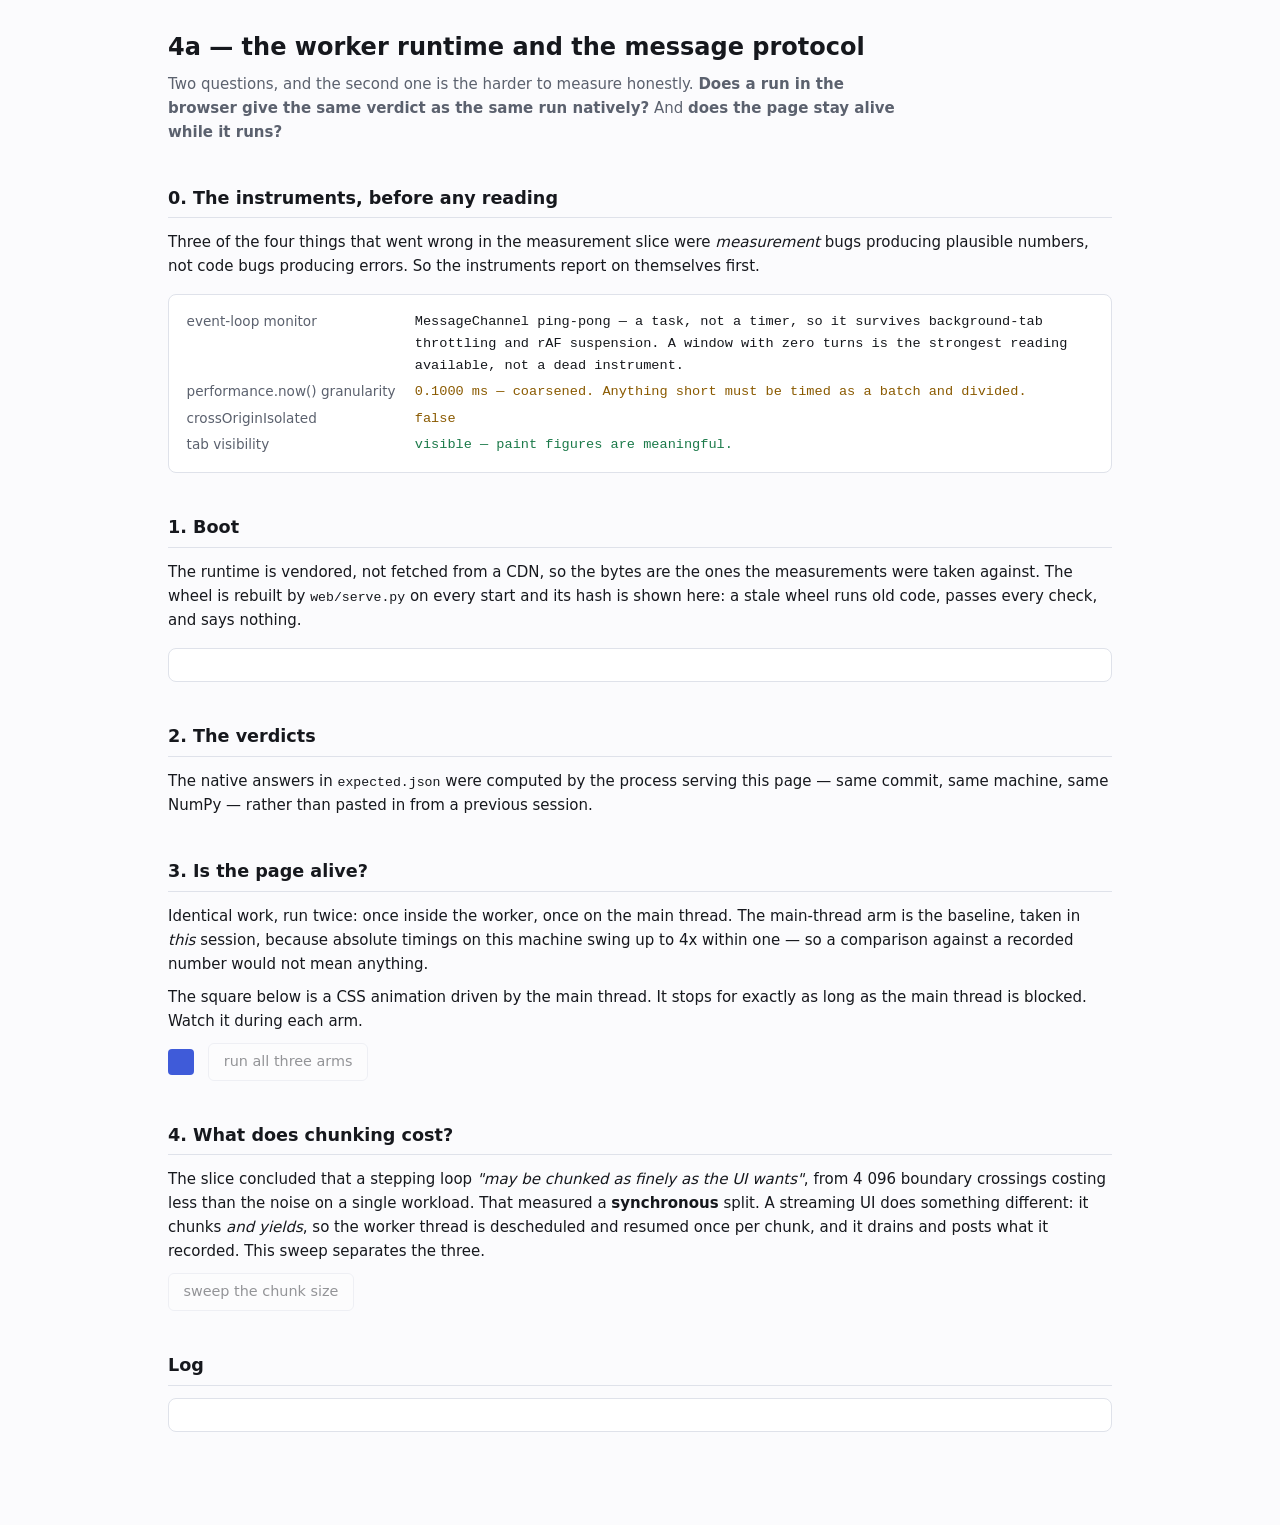
==== web/check.html @ 46eea0e2 "feat(4a): a worker runtime, and a chunking penalty that was the tab The browser front-end's first sl" ====
<!doctype html>
<html lang="en">
<head>
<meta charset="utf-8">
<title>Phase 4a — does the browser agree with native, and does the page stay alive?</title>
<link rel="stylesheet" href="./style.css">
</head>
<body>

<header>
  <h1>4a — the worker runtime and the message protocol</h1>
  <p class="lede">
    Two questions, and the second one is the harder to measure honestly.
    <strong>Does a run in the browser give the same verdict as the same run
    natively?</strong> And <strong>does the page stay alive while it runs?</strong>
  </p>
</header>

<section>
  <h2>0. The instruments, before any reading</h2>
  <p>
    Three of the four things that went wrong in the measurement slice were
    <em>measurement</em> bugs producing plausible numbers, not code bugs producing
    errors. So the instruments report on themselves first.
  </p>
  <dl id="instruments" class="readout"></dl>
</section>

<section>
  <h2>1. Boot</h2>
  <p>
    The runtime is vendored, not fetched from a CDN, so the bytes are the ones the
    measurements were taken against. The wheel is rebuilt by <code>web/serve.py</code>
    on every start and its hash is shown here: a stale wheel runs old code, passes
    every check, and says nothing.
  </p>
  <dl id="build" class="readout"></dl>
</section>

<section>
  <h2>2. The verdicts</h2>
  <p>
    The native answers in <code>expected.json</code> were computed by the process
    serving this page — same commit, same machine, same NumPy — rather than pasted
    in from a previous session.
  </p>
  <div id="conformance"></div>
</section>

<section>
  <h2>3. Is the page alive?</h2>
  <p>
    Identical work, run twice: once inside the worker, once on the main thread.
    The main-thread arm is the baseline, taken in <em>this</em> session, because
    absolute timings on this machine swing up to 4x within one — so a comparison
    against a recorded number would not mean anything.
  </p>
  <p>
    The square below is a CSS animation driven by the main thread. It stops for
    exactly as long as the main thread is blocked. Watch it during each arm.
  </p>
  <p><span id="spinner"></span> <button id="run-responsiveness" disabled>run all three arms</button></p>
  <div id="responsiveness"></div>
</section>

<section>
  <h2>4. What does chunking cost?</h2>
  <p>
    The slice concluded that a stepping loop <em>"may be chunked as finely as the UI
    wants"</em>, from 4 096 boundary crossings costing less than the noise on a single
    workload. That measured a <strong>synchronous</strong> split. A streaming UI does
    something different: it chunks <em>and yields</em>, so the worker thread is
    descheduled and resumed once per chunk, and it drains and posts what it recorded.
    This sweep separates the three.
  </p>
  <p><button id="run-chunking" disabled>sweep the chunk size</button></p>
  <div id="chunking"></div>
</section>

<section>
  <h2>Log</h2>
  <pre id="log"></pre>
</section>

<script src="./vendor/pyodide/pyodide.js"></script>
<script type="module">
import { WorkerClient, fmt } from "./client.js";
import { CLOCK_MS, CROSS_ORIGIN_ISOLATED, watch, windowFrom, describeWindow } from "./monitor.js";

const logEl = document.getElementById("log");
const say = (line) => {
  logEl.textContent += line + "\n";
  console.log("[4a] " + line);
};

function defList(target, rows) {
  const el = document.getElementById(target);
  el.innerHTML = "";
  for (const [key, value, cls] of rows) {
    const dt = document.createElement("dt");
    dt.textContent = key;
    const dd = document.createElement("dd");
    dd.textContent = value;
    if (cls) dd.className = cls;
    el.append(dt, dd);
  }
}

// -------------------------------------------------------------------------
// 0. The instruments
// -------------------------------------------------------------------------
defList("instruments", [
  [
    "event-loop monitor",
    "MessageChannel ping-pong — a task, not a timer, so it survives background-tab " +
      "throttling and rAF suspension. A window with zero turns is the strongest " +
      "reading available, not a dead instrument.",
  ],
  [
    "performance.now() granularity",
    `${CLOCK_MS.toFixed(4)} ms` +
      (CLOCK_MS > 0.05
        ? "  — coarsened. Anything short must be timed as a batch and divided."
        : "  — fine. The COOP/COEP headers from web/serve.py took effect."),
    CLOCK_MS > 0.05 ? "warn" : "ok",
  ],
  ["crossOriginIsolated", String(CROSS_ORIGIN_ISOLATED), CROSS_ORIGIN_ISOLATED ? "ok" : "warn"],
  [
    "tab visibility",
    document.visibilityState +
      (document.hidden
        ? "  — rAF is SUSPENDED, so any paint figure below is absent, not slow."
        : "  — paint figures are meaningful."),
    document.hidden ? "warn" : "ok",
  ],
]);

// -------------------------------------------------------------------------
// 1. Boot
// -------------------------------------------------------------------------
const client = new WorkerClient("./worker.js");
const conformance = await (await fetch("./conformance.json")).json();
const expectedFile = await (await fetch("./expected.json")).json();
const expected = expectedFile.expected;

say("booting the worker ...");
const boot = await watch(() => client.send("boot"));
const build = boot.value;

defList("build", [
  ["pyodide", build.pyodide],
  ["python", `${build.python}  (native: ${expectedFile.python})`],
  ["numpy", `${build.numpy}  (native: ${expectedFile.numpy})`],
  ["sandbox", build.sandbox],
  ["wheel", `${build.wheel_url.split("/").pop()}  ${(build.wheel_bytes / 1024).toFixed(0)} KB`],
  ["wheel sha256", build.wheel_sha256],
  [
    "boot",
    `runtime ${fmt(build.timings.runtime_s)} s, numpy ${fmt(build.timings.numpy_s)} s, ` +
      `wheel ${fmt(build.timings.wheel_s)} s, import ${fmt(build.timings.import_s)} s ` +
      `— total ${fmt(build.timings.total_s)} s`,
  ],
  ["main thread during boot", describeWindow(boot.window)],
]);
say("booted: " + describeWindow(boot.window));

// -------------------------------------------------------------------------
// 2. Conformance
// -------------------------------------------------------------------------
function card(title, verdict, cls, body) {
  const section = document.createElement("div");
  section.className = "card " + cls;
  const h = document.createElement("h3");
  h.innerHTML = `<span class="badge">${verdict}</span> ${title}`;
  section.append(h);
  for (const line of body) {
    const p = document.createElement("p");
    p.innerHTML = line;
    section.append(p);
  }
  return section;
}

const results = [];
const conformanceEl = document.getElementById("conformance");

for (const entry of conformance.specs) {
  say(`running ${entry.id} ...`);
  const native = expected[entry.id];
  const browser = await client.send("validate", entry.spec);
  const lines = [`<em>${entry.claim}</em>`];
  const problems = [];

  if (browser.validatable !== native.validate.validatable) {
    problems.push(
      `validatable: browser ${browser.validatable}, native ${native.validate.validatable}`
    );
  }

  if (!native.validate.validatable) {
    // The refusal IS the verdict. What must not happen is a number.
    lines.push(`browser refused: <code>${browser.reason}</code>`);
    if (browser.reason !== native.validate.reason) problems.push("the refusal reason differs");
    if (browser.checks.length) problems.push("the browser produced checks for a model with none");
  } else {
    if (browser.passed !== native.validate.passed) {
      problems.push(`passed: browser ${browser.passed}, native ${native.validate.passed}`);
    }
    if (browser.checks.length !== native.validate.checks.length) {
      problems.push("different number of checks");
    }
    for (const [i, check] of browser.checks.entries()) {
      const ref = native.validate.checks[i];
      lines.push(`browser &nbsp;<code>${check.line}</code>`);
      lines.push(`native &nbsp;&nbsp;<code>${ref.line}</code>`);
      if (check.name !== ref.name) problems.push(`check ${i}: different observable`);
      if (check.n !== ref.n) problems.push(`check ${i}: n differs (${check.n} vs ${ref.n})`);
      if (check.predicted !== ref.predicted) problems.push(`check ${i}: prediction differs`);
      // The agreement bar is statistical, not bitwise. Bit-identity across
      // platforms is a convenience this phase is forbidden to build on: IEEE-754
      // requires correctly-rounded + - * / and sqrt, and says nothing about exp,
      // log or tanh. Two runs of one experiment agree when they agree within the
      // measurement's own error.
      const gap = Math.abs(check.measured - ref.measured);
      const bar = check.z * Math.max(check.sem, ref.sem, 1e-12);
      lines.push(
        `browser vs native: |Δ| = ${fmt(gap)} against ${fmt(bar)} ` +
          `(${check.z} SE)&nbsp; — ${gap === 0 ? "<strong>bit-identical</strong>" : "within the measurement's own error"}`
      );
      if (gap > bar) problems.push(`check ${i}: the two measurements disagree beyond ${check.z} SE`);
    }
  }

  const verdict = problems.length ? "DIFFERS" : "MATCHES NATIVE";
  results.push({ id: entry.id, ok: problems.length === 0 });
  for (const problem of problems) lines.push(`<span class="bad">${problem}</span>`);
  conformanceEl.append(
    card(entry.title, verdict, problems.length ? "bad" : "good", lines)
  );
  say(`  ${entry.id}: ${verdict}`);
}

// The fingerprint comparison is reported separately and labelled, because it is
// NOT a pass mark. Six models happen to reproduce bit-for-bit under WebAssembly
// and the rest differ in the last couple of digits; recorded fingerprints are
// native anchors and nothing here is built on them matching.
const fingerprintLines = [
  "<em>Informational, not a pass mark.</em> Recorded fingerprints are native " +
    "anchors; a browser run is validated statistically, above. A change in whether " +
    "these match is worth noticing — a failure to match is not a failure.",
];
for (const entry of conformance.specs) {
  const nativeFp = expected[entry.id].fingerprint;
  const browserFp = await client.send("fingerprint", entry.spec).catch((e) => ({ error: e.message }));
  if (browserFp.error) {
    fingerprintLines.push(`${entry.id}: <span class="warn">${browserFp.error}</span>`);
    continue;
  }
  const same = JSON.stringify(browserFp.digests) === JSON.stringify(nativeFp.digests);
  fingerprintLines.push(
    `${entry.id}: ${same ? "bit-identical to native" : "differs from native (roundoff)"} — ` +
      `<code>${browserFp.digests[0].slice(0, 16)}…</code> vs <code>${nativeFp.digests[0].slice(0, 16)}…</code>`
  );
}
conformanceEl.append(card("Trajectory fingerprints", "INFORMATIONAL", "note", fingerprintLines));

const allOk = results.every((r) => r.ok);
say(allOk ? "ALL VERDICTS MATCH NATIVE" : "SOME VERDICTS DIFFER — see above");

// -------------------------------------------------------------------------
// 3. Responsiveness
// -------------------------------------------------------------------------
const button = document.getElementById("run-responsiveness");
button.disabled = false;
button.addEventListener("click", async () => {
  button.disabled = true;
  const target = document.getElementById("responsiveness");
  target.innerHTML = "";
  const spec = conformance.responsiveness.spec;

  // Boot the second interpreter OUTSIDE any measured window. Booting is full of
  // awaits and yields plenty; leaving it inside would put a well-behaved 2 s of
  // loading into the arm that is supposed to isolate the stepping loop.
  say("booting a second Pyodide on the main thread (not measured) ...");
  if (!window._mainPy) {
    window._mainPy = await loadPyodide({ indexURL: "./vendor/pyodide/" });
    await window._mainPy.loadPackage("numpy");
    await window._mainPy.loadPackage(build.wheel_url);
    window._mainPy.runPython("from sandbox.web import bridge");
  }

  async function workerArm(chunk) {
    const created = await client.send("create", spec);
    const measured = await watch(() =>
      client.send("run", { run_id: created.run_id, n_steps: spec.max_steps, chunk })
    );
    await client.send("close", { run_id: created.run_id });
    return measured;
  }

  async function mainThreadArm() {
    return watch(async () => {
      const py = window._mainPy;
      py.globals.set("_spec_json", JSON.stringify(spec));
      return JSON.parse(
        py.runPython(`
import json
from sandbox.web import bridge
_run = bridge.Run("main-thread", bridge.experiment_from_spec(json.loads(_spec_json)))
while not _run.finished:
    _run.advance(2000)
json.dumps(_run.status())
`)
      );
    });
  }

  // INTERLEAVED, and that is not ceremony. The first browser measurement read
  // native Python 3.13 as slower than WebAssembly on three probes from a single
  // sequential pair, and a single repressilator reading came in 1.76x off the
  // eventual eight-round median. Two rounds alternating is the minimum that can
  // tell "the worker is slower" from "whatever ran second was faster".
  // THREE arms, because two could not say *why*. The chunked worker arm came out
  // 1.8-2.8x slower than the main thread on Python's own clock, which contradicts
  // the slice's recorded 0.5823 vs 0.5826 s — so the third arm runs the identical
  // work in the worker as ONE advance call with no yields between chunks. If the
  // penalty is the chunking, it disappears here; if it survives, the penalty
  // belongs to the thread and the chunking is exonerated.
  const rounds = [];
  for (let round = 0; round < 2; round++) {
    say(`round ${round + 1}: worker, chunked ...`);
    const chunked = await workerArm(2000);
    say(`round ${round + 1}: worker, one call ...`);
    const whole = await workerArm(spec.max_steps);
    say(`round ${round + 1}: main thread — the page is about to freeze, on purpose ...`);
    const main = await mainThreadArm();
    rounds.push({ chunked, whole, main });
    say(
      `  round ${round + 1}: stepping ${fmt(chunked.value.compute_seconds)} s chunked / ` +
        `${fmt(whole.value.compute_seconds)} s one-call / ${fmt(main.value.compute_seconds)} s main`
    );
  }

  const last = rounds[rounds.length - 1];
  const rows = [
    [
      "work",
      `${spec.max_steps} events of ${spec.model}, identical in all three arms, 2 interleaved rounds`,
    ],
    [
      "steps actually taken",
      `chunked ${last.chunked.value.steps} · one-call ${last.whole.value.steps} · main ${last.main.value.steps}`,
    ],
  ];
  for (const [i, round] of rounds.entries()) {
    rows.push([`round ${i + 1} · worker, chunked`, describeWindow(round.chunked.window), "ok"]);
    rows.push([`round ${i + 1} · worker, one call`, describeWindow(round.whole.window), "ok"]);
    rows.push([`round ${i + 1} · main thread`, describeWindow(round.main.window), "bad"]);
  }

  // Windows are NOT comparable as throughput: the chunked worker's also contains
  // message round trips, JSON draining and progress posting. Python's own clock
  // around advance() alone is the like-with-like figure.
  rows.push([
    "stepping time (Python's own clock)",
    rounds
      .map(
        (r, i) =>
          `round ${i + 1}: chunked ${fmt(r.chunked.value.compute_seconds)} s / ` +
          `one-call ${fmt(r.whole.value.compute_seconds)} s / main ${fmt(r.main.value.compute_seconds)} s`
      )
      .join("   ·   "),
  ]);
  rows.push([
    "worker penalty",
    rounds
      .map(
        (r, i) =>
          `round ${i + 1}: chunked ${(r.chunked.value.compute_seconds / r.main.value.compute_seconds).toFixed(2)}x, ` +
          `one-call ${(r.whole.value.compute_seconds / r.main.value.compute_seconds).toFixed(2)}x`
      )
      .join("   ·   ") + "   (relative to the main thread)",
  ]);

  const blockedRatios = rounds.map((r) => r.main.window.blocked_ms / r.chunked.window.blocked_ms);
  rows.push([
    "blocking ratio",
    blockedRatios.map((r) => `${r.toFixed(0)}x`).join(" · ") +
      " — the main-thread arm blocks that much longer than the chunked worker",
  ]);
  if (rounds.some((r) => r.whole.window.blocked_is_lower_bound)) {
    rows.push([
      "note",
      "the one-call worker arm blocks the WORKER for the whole run and the page not " +
        "at all — which is the point; its main-thread window above stays live.",
    ]);
  }
  if (rounds.some((r) => r.main.window.blocked_is_lower_bound)) {
    rows.push([
      "note",
      "the main-thread figures are LOWER BOUNDS wherever the event loop never got a " +
        "single turn: the freeze is at least the whole window and possibly longer",
    ]);
  }
  rows.push([
    document.hidden ? "NOT USABLE AS MEASURED" : "conditions",
    document.hidden
      ? "the tab is hidden. requestAnimationFrame is suspended, so the paint figures are " +
        "absent rather than slow, and a background renderer's worker is deprioritized — " +
        "which shows up here as a worker penalty that does not exist. Open this page in a " +
        "visible window."
      : "the tab is visible and painting, so the frame figures are real and the worker " +
        "arm is not being scheduled against a throttled renderer.",
    document.hidden ? "bad" : "ok",
  ]);

  target.innerHTML = "<dl id='responsiveness-list' class='readout'></dl>";
  defList("responsiveness-list", rows);
  button.disabled = false;
});

// -------------------------------------------------------------------------
// 4. The chunk-size sweep
// -------------------------------------------------------------------------
const chunkButton = document.getElementById("run-chunking");
chunkButton.disabled = false;
chunkButton.addEventListener("click", async () => {
  chunkButton.disabled = true;
  const spec = conformance.responsiveness.spec;
  const sizes = [250, 1000, 4000, 16000, spec.max_steps];

  async function timeChunk(chunk, quiet) {
    const created = await client.send("create", spec);
    const status = await client.send("run", {
      run_id: created.run_id,
      n_steps: spec.max_steps,
      chunk,
      quiet,
    });
    await client.send("close", { run_id: created.run_id });
    return status.compute_seconds;
  }

  // Interleaved across variants as well as repeated, for the same reason the
  // arms above are: a sequential sweep on this machine measures the machine.
  const results = new Map(sizes.map((size) => [size, { quiet: [], full: [] }]));
  for (let round = 0; round < 2; round++) {
    for (const size of sizes) {
      say(`chunk ${size}, round ${round + 1} ...`);
      results.get(size).quiet.push(await timeChunk(size, true));
      results.get(size).full.push(await timeChunk(size, false));
    }
  }

  const best = (values) => Math.min(...values);
  const reference = best(results.get(spec.max_steps).quiet);
  const rows = [
    ["work", `${spec.max_steps} events of ${spec.model} per point, 2 interleaved rounds`],
    [
      "estimator",
      "best of 2 on Python's own clock inside advance(). The minimum, not the mean: " +
        "interference can only slow a run down, so the minimum is the machine's " +
        "capability and the spread is the contention.",
    ],
  ];
  for (const size of sizes) {
    const { quiet, full } = results.get(size);
    rows.push([
      size === spec.max_steps ? `${size} (one call)` : `chunk ${size}`,
      `yield only ${fmt(best(quiet))} s (${(best(quiet) / reference).toFixed(2)}x)   ·   ` +
        `+ drain & post ${fmt(best(full))} s (${(best(full) / reference).toFixed(2)}x)   ·   ` +
        `spread ${(Math.max(...quiet, ...full) / Math.min(...quiet, ...full)).toFixed(2)}x`,
    ]);
  }
  const worst = Math.max(
    ...sizes.map((s) => Math.max(best(results.get(s).quiet), best(results.get(s).full)) / reference)
  );
  rows.push([
    "reading",
    document.hidden
      ? `the one-call point is the reference, and the sweep rises to ${worst.toFixed(2)}x — ` +
        "but the tab is HIDDEN, and that is very likely what is being measured. Chrome " +
        "deprioritizes a background renderer, so each yield hands the worker back to a " +
        "throttled scheduler. Re-run this in a visible window before believing any of it."
      : `the one-call point is the reference, and nothing in the sweep exceeds ` +
        `${worst.toFixed(2)}x over a ${(sizes[sizes.length - 1] / sizes[0]).toFixed(0)}x range ` +
        "of chunk sizes — inside the run-to-run spread. Chunking is free here, so the chunk " +
        "size is a display choice and nothing else. (Run this page hidden and the same sweep " +
        "rises past 3x: that is the background throttle, not the chunking.)",
  ]);

  document.getElementById("chunking").innerHTML =
    "<dl id='chunking-list' class='readout'></dl>";
  defList("chunking-list", rows);
  chunkButton.disabled = false;
  say("chunk sweep done");
  window._chunkResults = Object.fromEntries(
    [...results].map(([size, r]) => [size, r])
  );
});

// -------------------------------------------------------------------------
// Autorun: ?autorun=<name> runs everything and posts the results back.
//
// This exists so the page can be opened in a REAL, visible browser window. Every
// number the phase has taken so far came from an automated tab that Chrome
// considers hidden, where requestAnimationFrame is suspended and a background
// renderer can be deprioritized — which is a caveat on the CPU figures and a
// flat refusal on any claim about frames. A visible window cannot be driven by
// the automation, so it reports back instead.
// -------------------------------------------------------------------------
const autorun = new URLSearchParams(location.search).get("autorun");
if (autorun) {
  say("autorun: running every section, then posting the results back ...");
  document.getElementById("run-responsiveness").click();
  await new Promise((resolve) => {
    const poll = setInterval(() => {
      if (!document.getElementById("run-responsiveness").disabled) {
        clearInterval(poll);
        resolve();
      }
    }, 500);
  });
  document.getElementById("run-chunking").click();
  await new Promise((resolve) => {
    const poll = setInterval(() => {
      if (!document.getElementById("run-chunking").disabled) {
        clearInterval(poll);
        resolve();
      }
    }, 500);
  });

  await fetch(`/results/${autorun}`, {
    method: "POST",
    headers: { "Content-Type": "application/json" },
    body: JSON.stringify(
      {
        visibility: document.visibilityState,
        hidden: document.hidden,
        crossOriginIsolated: CROSS_ORIGIN_ISOLATED,
        clock_ms: CLOCK_MS,
        build,
        conformance: results,
        boot_window: boot.window,
        responsiveness: document.getElementById("responsiveness").innerText,
        chunking: document.getElementById("chunking").innerText,
        log: document.getElementById("log").textContent,
      },
      null,
      2
    ),
  });
  say("autorun: results posted.");
}
</script>
</body>
</html>
---- web/style.css ----
/* One stylesheet for the whole front-end. No framework, no build step — the
   plan puts both out of scope, and a page that serves as a static file is a page
   that can be opened from a directory five years from now. */

:root {
  --bg: #fbfbfd;
  --panel: #ffffff;
  --ink: #16181d;
  --muted: #5b616e;
  --line: #dfe2ea;
  --accent: #3f5bd9;
  --good: #1c7a4a;
  --good-bg: #e8f6ee;
  --bad: #b0202f;
  --bad-bg: #fdecee;
  --warn: #8a5a00;
  --warn-bg: #fdf3e0;
  --note-bg: #f1f3f9;
  --mono: ui-monospace, "Cascadia Mono", Consolas, "SF Mono", monospace;
}

@media (prefers-color-scheme: dark) {
  :root:not([data-theme="light"]) {
    --bg: #14161b;
    --panel: #1b1e25;
    --ink: #e8eaf0;
    --muted: #99a0b0;
    --line: #2c313c;
    --accent: #8ea3ff;
    --good: #6bd39b;
    --good-bg: #14301f;
    --bad: #ff8b96;
    --bad-bg: #38181c;
    --warn: #ffc76b;
    --warn-bg: #372a10;
    --note-bg: #21252f;
  }
}

:root[data-theme="dark"] {
  --bg: #14161b;
  --panel: #1b1e25;
  --ink: #e8eaf0;
  --muted: #99a0b0;
  --line: #2c313c;
  --accent: #8ea3ff;
  --good: #6bd39b;
  --good-bg: #14301f;
  --bad: #ff8b96;
  --bad-bg: #38181c;
  --warn: #ffc76b;
  --warn-bg: #372a10;
  --note-bg: #21252f;
}

* { box-sizing: border-box; }

body {
  margin: 0 auto;
  padding: 2rem 1.5rem 5rem;
  max-width: 62rem;
  background: var(--bg);
  color: var(--ink);
  font: 15px/1.6 system-ui, -apple-system, "Segoe UI", sans-serif;
}

h1 { font-size: 1.5rem; line-height: 1.25; margin: 0 0 .5rem; }
h2 { font-size: 1.1rem; margin: 2.5rem 0 .75rem; padding-bottom: .35rem; border-bottom: 1px solid var(--line); }
h3 { font-size: .95rem; margin: 0 0 .5rem; }
p { margin: .6rem 0; }
code { font-family: var(--mono); font-size: .88em; }
a { color: var(--accent); }

.lede { color: var(--muted); max-width: 46rem; }
.muted { color: var(--muted); }

dl.readout {
  display: grid;
  grid-template-columns: minmax(9rem, max-content) 1fr;
  gap: .3rem 1.2rem;
  margin: 1rem 0;
  padding: 1rem 1.1rem;
  background: var(--panel);
  border: 1px solid var(--line);
  border-radius: 8px;
}
dl.readout dt { color: var(--muted); font-size: .85rem; }
dl.readout dd { margin: 0; font-family: var(--mono); font-size: .85rem; overflow-wrap: anywhere; }
dl.readout dd.ok { color: var(--good); }
dl.readout dd.bad { color: var(--bad); }
dl.readout dd.warn { color: var(--warn); }

.card {
  margin: 1rem 0;
  padding: 1rem 1.1rem;
  background: var(--panel);
  border: 1px solid var(--line);
  border-left-width: 4px;
  border-radius: 8px;
}
.card p { font-size: .88rem; margin: .35rem 0; }
.card.good { border-left-color: var(--good); }
.card.bad { border-left-color: var(--bad); }
.card.note { border-left-color: var(--muted); }

.badge {
  display: inline-block;
  padding: .1rem .5rem;
  margin-right: .4rem;
  border-radius: 999px;
  font-family: var(--mono);
  font-size: .72rem;
  letter-spacing: .04em;
  background: var(--note-bg);
  color: var(--muted);
}
.card.good .badge { background: var(--good-bg); color: var(--good); }
.card.bad .badge { background: var(--bad-bg); color: var(--bad); }

.bad { color: var(--bad); font-weight: 600; }
.warn { color: var(--warn); }

button {
  font: inherit;
  font-size: .9rem;
  padding: .4rem .9rem;
  border: 1px solid var(--line);
  border-radius: 6px;
  background: var(--panel);
  color: var(--ink);
  cursor: pointer;
}
button:hover:not(:disabled) { border-color: var(--accent); color: var(--accent); }
button:disabled { opacity: .45; cursor: default; }

select, input[type="number"] {
  font: inherit;
  font-size: .85rem;
  padding: .25rem .4rem;
  border: 1px solid var(--line);
  border-radius: 5px;
  background: var(--panel);
  color: var(--ink);
}

pre {
  font-family: var(--mono);
  font-size: .8rem;
  line-height: 1.5;
  padding: 1rem;
  background: var(--panel);
  border: 1px solid var(--line);
  border-radius: 8px;
  overflow-x: auto;
  white-space: pre-wrap;
  max-height: 24rem;
}

canvas { max-width: 100%; border: 1px solid var(--line); border-radius: 6px; background: var(--panel); }
canvas.pixels { image-rendering: pixelated; }

/* The spinner is a main-thread CSS animation: it stops for exactly as long as
   the main thread is blocked, which makes the measurement visible rather than
   only reported. */
#spinner {
  display: inline-block;
  width: 26px; height: 26px;
  vertical-align: middle;
  margin-right: .6rem;
  background: var(--accent);
  border-radius: 4px;
  animation: spin 1.1s linear infinite;
}
@keyframes spin { to { transform: rotate(360deg); } }

.controls {
  display: flex;
  flex-wrap: wrap;
  gap: .75rem 1.25rem;
  align-items: end;
  margin: 1rem 0;
  padding: 1rem 1.1rem;
  background: var(--panel);
  border: 1px solid var(--line);
  border-radius: 8px;
}
.controls label { display: flex; flex-direction: column; gap: .2rem; font-size: .78rem; color: var(--muted); }

.legend { display: flex; flex-wrap: wrap; gap: .3rem 1rem; font-size: .8rem; margin: .5rem 0; }
.legend span { display: inline-flex; align-items: center; gap: .35rem; font-family: var(--mono); }
.swatch { width: 22px; height: 3px; border-radius: 2px; display: inline-block; }

.scalebar { height: 10px; border-radius: 3px; border: 1px solid var(--line); }
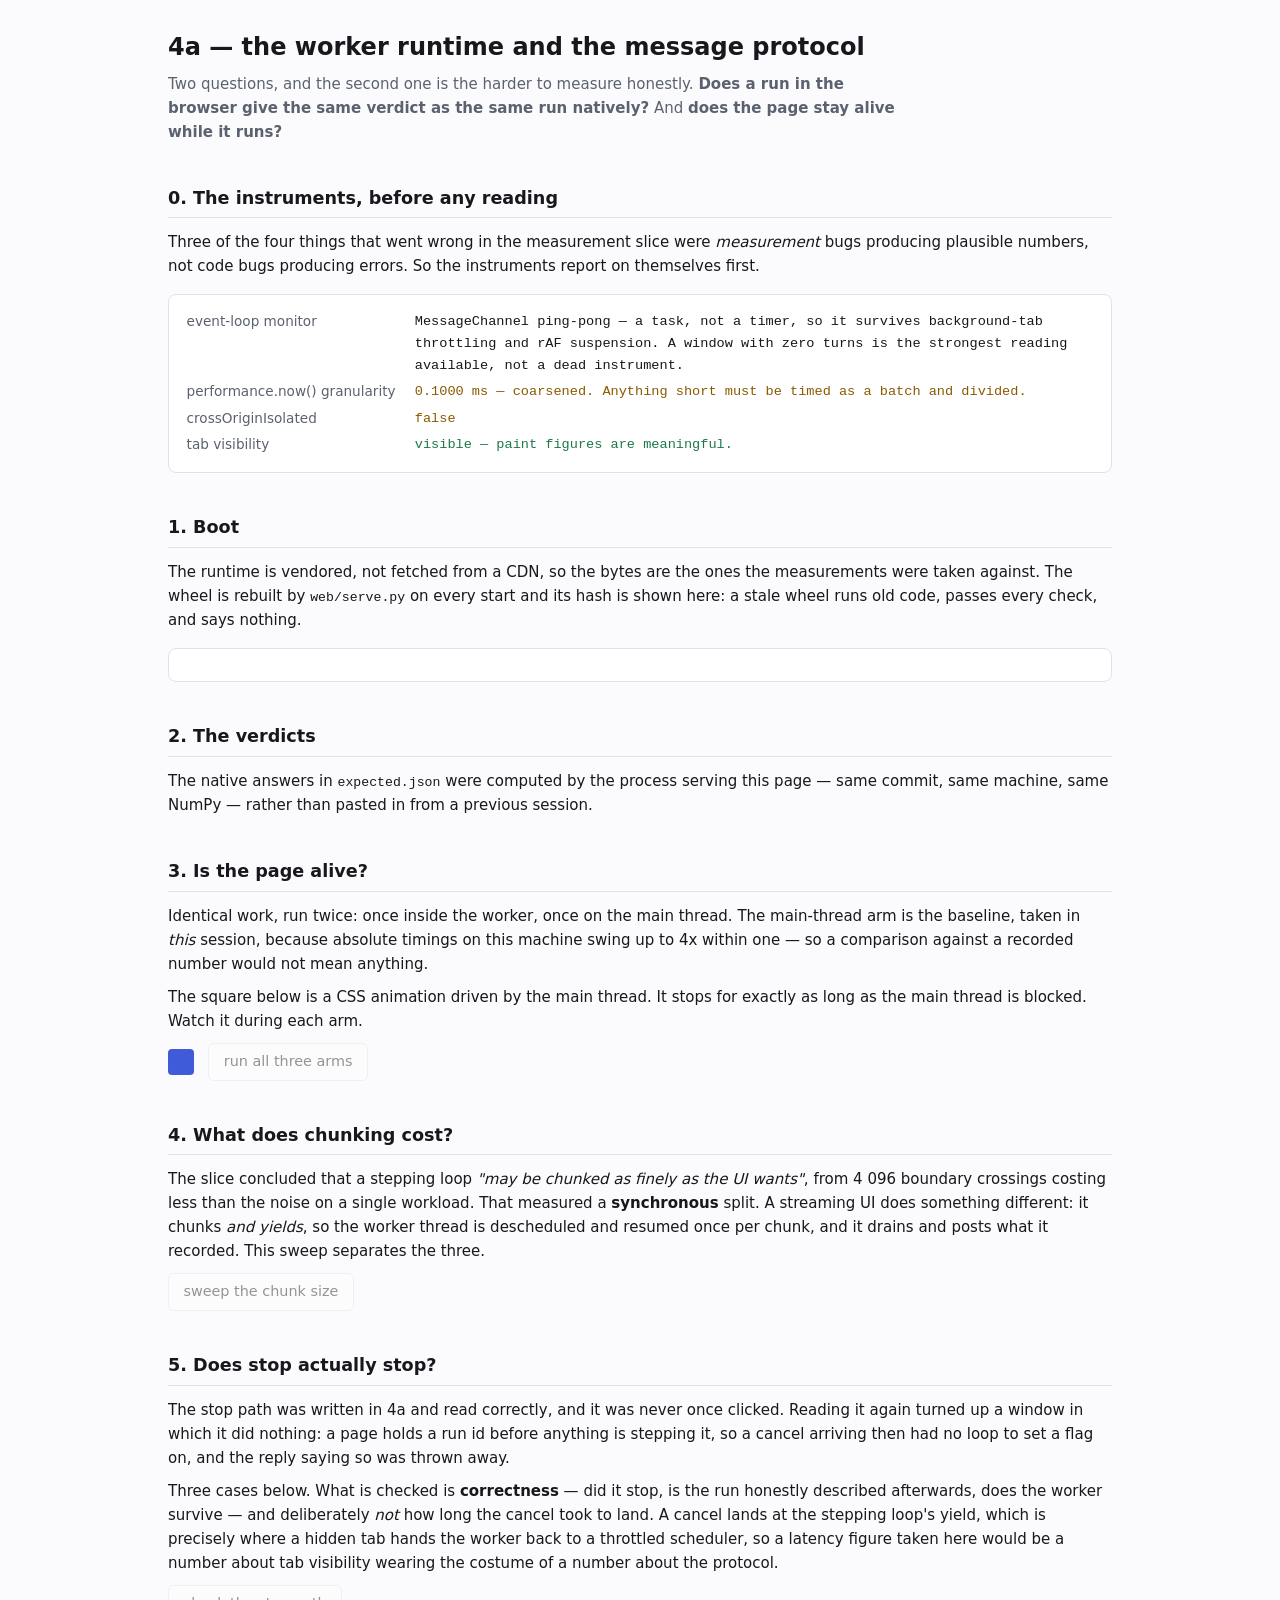
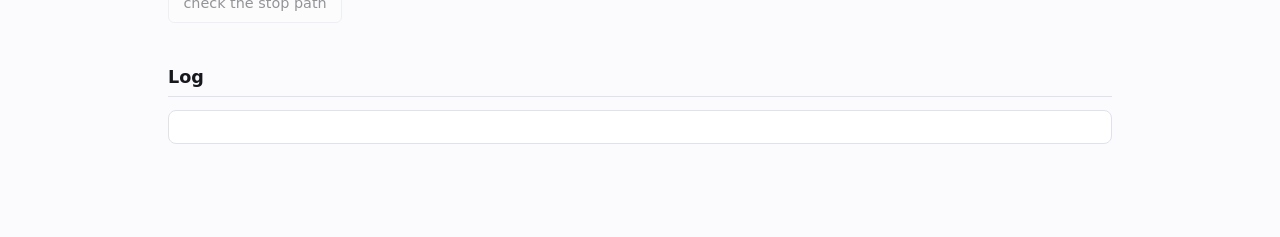
==== commit f7ae0a93: "feat: build the three deferrals, and each one was broken Phase 4 recorded three things as deferred r" ====
--- a/web/check.html
+++ b/web/check.html
@@ -75,6 +75,27 @@
   </p>
   <p><button id="run-chunking" disabled>sweep the chunk size</button></p>
   <div id="chunking"></div>
+</section>
+
+<section>
+  <h2>5. Does stop actually stop?</h2>
+  <p>
+    The stop path was written in 4a and read correctly, and it was never once
+    clicked. Reading it again turned up a window in which it did nothing: a page
+    holds a run id before anything is stepping it, so a cancel arriving then had
+    no loop to set a flag on, and the reply saying so was thrown away.
+  </p>
+  <p>
+    Three cases below. What is checked is <strong>correctness</strong> — did it
+    stop, is the run honestly described afterwards, does the worker survive — and
+    deliberately <em>not</em> how long the cancel took to land. A cancel lands at
+    the stepping loop's yield, which is precisely where a hidden tab hands the
+    worker back to a throttled scheduler, so a latency figure taken here would be
+    a number about tab visibility wearing the costume of a number about the
+    protocol.
+  </p>
+  <p><button id="run-stop" disabled>check the stop path</button></p>
+  <div id="stopcheck"></div>
 </section>
 
 <section>
@@ -500,6 +521,128 @@
 });
 
 // -------------------------------------------------------------------------
+// 5. The stop path
+//
+// Not a browser-vs-native comparison, so the specs are not in conformance.json:
+// cancelling is a property of the worker's message loop and has no native
+// counterpart to disagree with. They are derived from the specs already there
+// rather than invented, so no new configuration has to be justified.
+// -------------------------------------------------------------------------
+const stopButton2 = document.getElementById("run-stop");
+stopButton2.disabled = false;
+stopButton2.addEventListener("click", async () => {
+  stopButton2.disabled = true;
+  const target = document.getElementById("stopcheck");
+  target.innerHTML = "";
+
+  // Long by construction: t_max = 1000 against a 60 000-event budget, so it
+  // cannot finish on its own and anything that ends it, ended it.
+  const longSpec = conformance.responsiveness.spec;
+  const results = {};
+
+  function report(title, ok, lines, detail) {
+    results[title] = { passed: ok, ...detail };
+    target.append(card(title, ok ? "PASS" : "FAIL", ok ? "good" : "bad", lines));
+    say(`${ok ? "PASS" : "FAIL"} — ${title}`);
+  }
+
+  // (a) Cancel while the loop is running.
+  say("stop check (a): cancelling mid-run ...");
+  {
+    const created = await client.send("create", longSpec);
+    let ack = null;
+    const final = await client.send(
+      "run",
+      { run_id: created.run_id, n_steps: longSpec.max_steps, chunk: 500, every_ms: 30 },
+      () => {
+        if (!ack) ack = client.send("cancel", { run_id: created.run_id });
+      }
+    );
+    const when = (await ack).when;
+    const steps = Math.max(...final.steps);
+    const ok =
+      final.cancelled === true &&
+      when === "running" &&
+      steps > 0 &&
+      steps < longSpec.max_steps &&
+      final.terminal.every((t) => !t) &&
+      final.finished === false;
+    report("(a) a cancel during the run stops it, part-way", ok, [
+      `The run was asked to take ${longSpec.max_steps.toLocaleString()} events and took ` +
+        `<strong>${steps.toLocaleString()}</strong> before stopping, reaching t = ` +
+        `${(final.t[0] ?? 0).toFixed(2)} of ${longSpec.params.t_max}.`,
+      `<code>cancelled=${final.cancelled}</code>, <code>when=${when}</code>, ` +
+        `<code>terminal=${JSON.stringify(final.terminal)}</code>, ` +
+        `<code>finished=${final.finished}</code>.`,
+      "<em>terminal stays false, which is the point: a stopped run must not be " +
+        "describable as one that reached its horizon, or the picture reads as " +
+        "agreement out to the right-hand edge of the frame.</em>",
+    ], { steps, when, t: final.t[0], terminal: final.terminal, cancelled: final.cancelled });
+    await client.send("close", { run_id: created.run_id });
+  }
+
+  // (b) Cancel before the stepping loop exists — the window that was broken.
+  say("stop check (b): cancelling before the loop starts ...");
+  {
+    const created = await client.send("create", longSpec);
+    const ack = await client.send("cancel", { run_id: created.run_id });
+    const final = await client.send("run", {
+      run_id: created.run_id,
+      n_steps: longSpec.max_steps,
+      chunk: 500,
+      every_ms: 30,
+    });
+    const steps = Math.max(...final.steps);
+    const ok =
+      ack.cancelling === true &&
+      ack.when === "before-first-step" &&
+      final.cancelled === true &&
+      final.stepped === 0 &&
+      steps === 0 &&
+      final.terminal.every((t) => !t);
+    report("(b) a cancel arriving before the first step is not dropped", ok, [
+      `The cancel was sent between <code>create</code> and <code>run</code> — the ` +
+        `window a page spends integrating the deterministic limit. It was ` +
+        `acknowledged as <code>${ack.when}</code>, and the run then took ` +
+        `<strong>${steps}</strong> events.`,
+      "<em>This is the case that was broken. The worker replied " +
+        "<code>cancelling: false</code>, the page ignored the field, disabled its " +
+        "stop button, and the run went to completion with nothing able to stop it.</em>",
+    ], { ack_when: ack.when, steps, stepped: final.stepped, cancelled: final.cancelled });
+    await client.send("close", { run_id: created.run_id });
+  }
+
+  // (c) The worker survives, and the cancel does not leak into the next run.
+  say("stop check (c): running again afterwards ...");
+  {
+    const spec = { ...conformance.specs[0].spec, replicates: 3 };
+    const created = await client.send("create", spec);
+    const final = await client.send("run", {
+      run_id: created.run_id,
+      n_steps: spec.max_steps,
+      chunk: 500,
+      every_ms: 30,
+    });
+    const ok =
+      final.cancelled === false && final.finished === true && final.terminal.every(Boolean);
+    report("(c) the worker survives, and a later run is unaffected", ok, [
+      `A fresh <code>${spec.model}</code> run after two cancelled ones: ` +
+        `<code>finished=${final.finished}</code>, ` +
+        `<code>terminal=${JSON.stringify(final.terminal)}</code>, ` +
+        `<code>cancelled=${final.cancelled}</code>, ` +
+        `${final.steps.join(" / ")} generations to fixation.`,
+      "<em>Two things at once: the worker was not wedged by the cancels, and the " +
+        "remembered cancel from (b) did not leak onto a different run.</em>",
+    ], { finished: final.finished, terminal: final.terminal, steps: final.steps });
+    await client.send("close", { run_id: created.run_id });
+  }
+
+  window._stopResults = results;
+  stopButton2.disabled = false;
+  say("stop check done.");
+});
+
+// -------------------------------------------------------------------------
 // Autorun: ?autorun=<name> runs everything and posts the results back.
 //
 // This exists so the page can be opened in a REAL, visible browser window. Every
@@ -530,6 +673,15 @@
       }
     }, 500);
   });
+  document.getElementById("run-stop").click();
+  await new Promise((resolve) => {
+    const poll = setInterval(() => {
+      if (!document.getElementById("run-stop").disabled) {
+        clearInterval(poll);
+        resolve();
+      }
+    }, 500);
+  });
 
   await fetch(`/results/${autorun}`, {
     method: "POST",
@@ -545,6 +697,7 @@
         boot_window: boot.window,
         responsiveness: document.getElementById("responsiveness").innerText,
         chunking: document.getElementById("chunking").innerText,
+        stop_path: window._stopResults,
         log: document.getElementById("log").textContent,
       },
       null,
